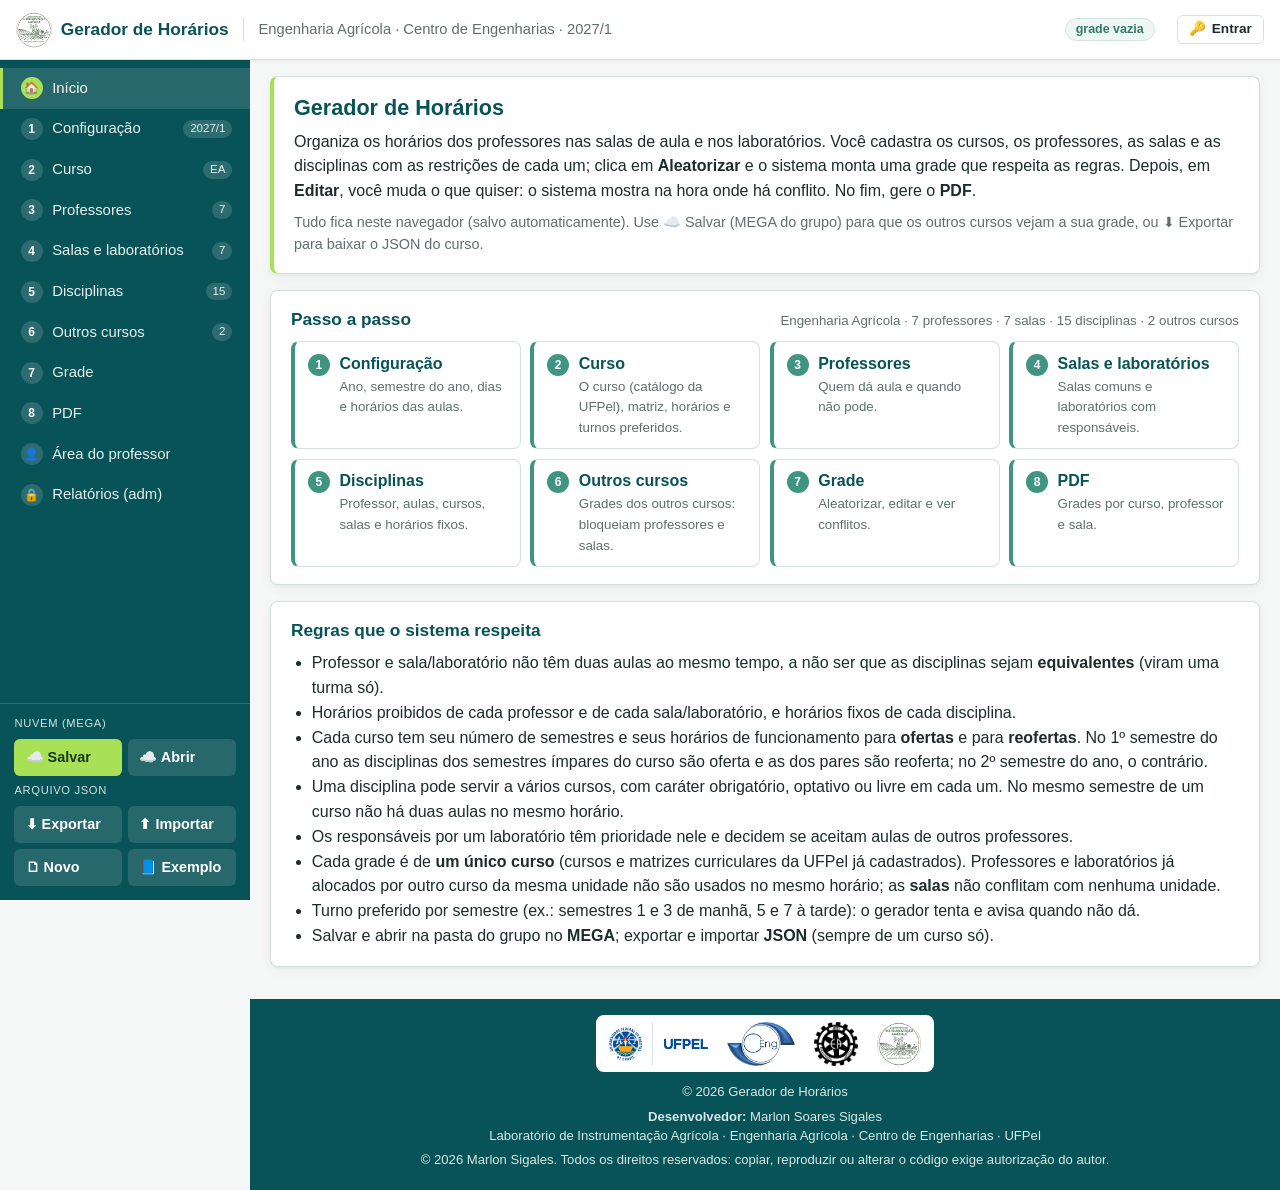
==== index.html @ bb7d0851 "Disciplina com 1 responsável e vários regentes: todos dão aula (gerador, conflitos, laboratórios, ou" ====
<!DOCTYPE html>
<!-- © 2026 Gerador de Horários — Marlon Sigales. Todos os direitos reservados; copiar, reproduzir ou alterar exige autorização do autor (ver LICENSE). -->
<html lang="pt-BR">
<head>
    <meta charset="UTF-8">
    <meta name="viewport" content="width=device-width, initial-scale=1.0">
    <title>Gerador de Horários</title>
    <meta name="description" content="Organiza os horários de professores em salas de aula e laboratórios: cadastro das restrições, geração aleatória, edição com conflitos destacados e PDF. Roda no navegador.">
    <link rel="icon" type="image/png" href="img/icone-instagri.png">
    <link rel="apple-touch-icon" href="img/icone-instagri-180.png">
    <link rel="stylesheet" href="css/style.css?v=20261117k">
</head>
<body>
    <header class="topbar">
        <button type="button" class="sidebar-toggle" aria-label="Abrir o menu" aria-expanded="false"></button>
        <a href="#inicio" class="topbar-marca" title="Início">
            <img src="img/logos/lia.png" alt="" height="36">
            <span>Gerador de Horários</span>
        </a>
        <span class="topbar-projeto" id="topbar-projeto">Engenharia Agrícola · CEng/UFPel</span>
        <a href="#grade" class="topbar-selo" id="topbar-selo" title="Situação da grade"></a>
        <button type="button" class="btn btn-secondary btn-sm" id="topbar-entrar" data-acao="entrar" style="margin-left:.5rem;white-space:nowrap">🔑 Entrar</button>
    </header>

    <div class="app-corpo">
        <aside class="sidebar" id="sidebar">
            <nav id="sidebar-nav" aria-label="Etapas"></nav>
            <div class="sidebar-arquivo">
                <span class="sidebar-arquivo-rotulo">Nuvem (MEGA)</span>
                <div class="sidebar-arquivo-linha">
                    <button type="button" class="sidebar-arquivo-btn" data-acao="mega-salvar" title="Salva uma versão nova deste curso na pasta do MEGA do grupo">☁️ Salvar</button>
                    <button type="button" class="sidebar-arquivo-btn secundario" data-acao="mega-abrir" title="Abre a grade de um curso salva no MEGA">☁️ Abrir</button>
                </div>
                <span class="sidebar-arquivo-rotulo">Arquivo JSON</span>
                <div class="sidebar-arquivo-linha">
                    <button type="button" class="sidebar-arquivo-btn secundario" data-acao="exportar-json" title="Baixa um .json só com este curso (cadastros e grade)">⬇ Exportar</button>
                    <button type="button" class="sidebar-arquivo-btn secundario" data-acao="importar-json" title="Abre um .json: como a grade deste curso ou como outro curso (bloqueios)">⬆ Importar</button>
                </div>
                <div class="sidebar-arquivo-linha">
                    <button type="button" class="sidebar-arquivo-btn secundario" data-acao="novo" title="Começa a grade de um curso do zero">🗋 Novo</button>
                    <button type="button" class="sidebar-arquivo-btn secundario" data-acao="exemplo" title="Carrega o exemplo pronto">📘 Exemplo</button>
                </div>
                <input type="file" id="arquivo-entrada" accept=".json,application/json" hidden>
            </div>
        </aside>
        <div class="sidebar-fundo" data-acao="fechar-menu"></div>

        <div class="app-conteudo">
            <main class="main-content" id="app" tabindex="-1">
                <div class="container">

                    <section class="pagina" id="p-inicio" data-titulo="Início">
                        <div class="card card-intro">
                            <h1>Gerador de Horários</h1>
                            <p>Organiza os horários dos professores nas salas de aula e nos laboratórios. Você cadastra os cursos, os
                                professores, as salas e as disciplinas com as restrições de cada um; clica em <b>Aleatorizar</b> e o
                                sistema monta uma grade que respeita as regras. Depois, em <b>Editar</b>, você muda o que quiser:
                                o sistema mostra na hora onde há conflito. No fim, gere o <b>PDF</b>.</p>
                            <p class="muted">Tudo fica neste navegador (salvo automaticamente). Use ☁️ Salvar (MEGA do grupo) para que os outros cursos vejam a sua grade, ou ⬇ Exportar para baixar o JSON do curso.</p>
                        </div>
                        <div class="card">
                            <div class="card-topo"><h2>Passo a passo</h2><small id="inicio-resumo"></small></div>
                            <ol class="passos" id="passos"></ol>
                        </div>
                        <div class="card">
                            <h2>Regras que o sistema respeita</h2>
                            <ul>
                                <li>Professor e sala/laboratório não têm duas aulas ao mesmo tempo, a não ser que as disciplinas sejam <b>equivalentes</b> (viram uma turma só).</li>
                                <li>Horários proibidos de cada professor e de cada sala/laboratório, e horários fixos de cada disciplina.</li>
                                <li>Cada curso tem seu número de semestres e seus horários de funcionamento para <b>ofertas</b> e para <b>reofertas</b>.
                                    No 1º semestre do ano as disciplinas dos semestres ímpares do curso são oferta e as dos pares são reoferta; no 2º semestre do ano, o contrário.</li>
                                <li>Uma disciplina pode servir a vários cursos, com caráter obrigatório, optativo ou livre em cada um. No mesmo semestre de um curso não há duas aulas no mesmo horário.</li>
                                <li>Os responsáveis por um laboratório têm prioridade nele e decidem se aceitam aulas de outros professores.</li>
                                <li>Cada grade é de <b>um único curso</b> (cursos e matrizes curriculares da UFPel já cadastrados). Professores e laboratórios já alocados por outro curso
                                    da mesma unidade não são usados no mesmo horário; as <b>salas</b> não conflitam com nenhuma unidade.</li>
                                <li>Turno preferido por semestre (ex.: semestres 1 e 3 de manhã, 5 e 7 à tarde): o gerador tenta e avisa quando não dá.</li>
                                <li>Salvar e abrir na pasta do grupo no <b>MEGA</b>; exportar e importar <b>JSON</b> (sempre de um curso só).</li>
                            </ul>
                        </div>
                    </section>

                    <section class="pagina" id="p-config" data-titulo="Configuração" hidden>
                        <div class="card">
                            <h2>Período, dias e horários</h2>
                            <div class="campos">
                                <label class="campo"><span>Título da grade</span><input type="text" id="cfg-titulo"></label>
                                <label class="campo"><span>Ano</span><input type="number" id="cfg-ano" min="2000" max="2100"></label>
                                <label class="campo"><span>Semestre do ano (período letivo)</span>
                                    <select id="cfg-metade"><option value="1">1º semestre do ano: semestres ímpares do curso = oferta, pares = reoferta</option><option value="2">2º semestre do ano: semestres pares do curso = oferta, ímpares = reoferta</option></select>
                                </label>
                            </div>
                            <fieldset><legend>Dias de aula</legend><div class="checks" id="cfg-dias"></div></fieldset>
                            <fieldset><legend>Horários das aulas (um por linha, início-fim)</legend>
                                <textarea id="cfg-horarios" rows="10" spellcheck="false"></textarea>
                                <small>Exemplo: 08:00-08:50. Aulas do mesmo turno com até 20 min de intervalo contam como seguidas (podem formar um bloco). O turno vem do início: manhã antes das 12h, tarde antes das 18h30, noite depois.</small>
                                <p class="muted" style="margin-top:.4rem"><b>Código do horário</b> (padrão UFPel): dia + turno + período no turno. Dia: domingo 1, segunda 2, terça 3, quarta 4, quinta 5, sexta 6, sábado 7.
                                    Turno: manhã 1, tarde 2, noite 3. Ex.: 611 = sexta, manhã, 1º período; 222 = segunda, tarde, 2º período; sexta à tarde, quatro períodos = 621 622 623 624.</p>
                                <div id="cfg-codigos" class="tabela-wrap"></div>
                                <div class="barra" style="margin-top:.5rem"><button type="button" class="btn btn-secondary btn-sm" data-acao="horarios-padrao">Usar horários do CEng/UFPel (50 min)</button></div>
                            </fieldset>
                            <div class="barra"><button type="button" class="btn btn-primary" data-acao="salvar-config">Salvar configuração</button><small class="muted">Mudar dias ou horários mantém o que já foi marcado nos horários que continuam existindo.</small></div>
                        </div>
                        <div class="card" id="card-calendario">
                            <div class="card-topo"><h2>Calendário acadêmico vigente</h2><small id="cal-resumo"></small></div>
                            <p class="muted">Feriados, recessos e pontos facultativos vêm sempre do link do calendário acadêmico vigente da UFPel (CRA). Eles entram no fim do PDF,
                                com os dias letivos e as disciplinas mais prejudicadas pela grade.</p>
                            <div class="campos"><label class="campo" style="grid-column: 1 / -1"><span>Link do calendário acadêmico vigente</span><input type="text" id="cal-url" spellcheck="false"></label></div>
                            <div class="barra">
                                <button type="button" class="btn btn-primary btn-sm" data-acao="cal-buscar">🔎 Buscar no link</button>
                                <a class="btn btn-secondary btn-sm" id="cal-abrir" href="#" target="_blank" rel="noopener">↗ Abrir o link</a>
                                <button type="button" class="btn btn-secondary btn-sm" data-acao="cal-2027">Usar o de 2027 já embutido</button>
                            </div>
                            <details id="cal-colar"><summary style="cursor:pointer;font-weight:600;color:var(--teal)">Se o navegador não deixar ler o link: copie a página e cole aqui</summary>
                                <p class="muted">Abra o link, selecione tudo (Ctrl+A), copie (Ctrl+C) e cole abaixo (Ctrl+V). O app acha as datas e classifica cada uma.</p>
                                <textarea id="cal-texto" rows="6" placeholder="Cole aqui o texto da página do calendário acadêmico"></textarea>
                                <div class="barra" style="margin-top:.4rem"><button type="button" class="btn btn-primary btn-sm" data-acao="cal-ler-texto">Ler o texto colado</button></div>
                            </details>
                            <div class="campos" style="margin-top:.6rem">
                                <label class="campo"><span>1º semestre do ano: início</span><input type="text" id="cal-s1-ini" placeholder="AAAA-MM-DD"></label>
                                <label class="campo"><span>1º semestre do ano: último dia letivo</span><input type="text" id="cal-s1-fim" placeholder="AAAA-MM-DD"></label>
                                <label class="campo"><span>2º semestre do ano: início</span><input type="text" id="cal-s2-ini" placeholder="AAAA-MM-DD"></label>
                                <label class="campo"><span>2º semestre do ano: último dia letivo</span><input type="text" id="cal-s2-fim" placeholder="AAAA-MM-DD"></label>
                            </div>
                            <div class="barra"><button type="button" class="btn btn-secondary btn-sm" data-acao="cal-salvar-datas">Salvar datas do semestre</button></div>
                            <div class="tabela-wrap" id="cal-eventos"></div>
                        </div>
                        <div class="card">
                            <div class="card-topo"><h2>Eventos do curso (semana acadêmica etc.)</h2><div class="barra" style="margin:0">
                                <button type="button" class="btn btn-secondary btn-sm" data-acao="evc-mais">+ Evento</button><button type="button" class="btn btn-primary btn-sm" data-acao="evc-salvar">Salvar</button></div></div>
                            <p class="muted">Datas do curso que não estão no calendário da UFPel. "Sem aula" tira as aulas do curso nesses dias: entram nos dias letivos do PDF e no cronograma dos planos de ensino.
                                Só o curso (coordenação) altera. Ausências de cada professor (congressos, ausências justificadas) ficam na Área do professor.</p>
                            <div id="cal-eventos-curso"></div>
                        </div>
                    </section>

                                    <section class="pagina" id="p-cursos" data-titulo="Curso" hidden>
                        <div class="card">
                            <div class="card-topo"><h2>Curso desta grade</h2></div>
                            <p class="muted">Cada grade é de um único curso. Os outros cursos fazem as grades deles e salvam no MEGA (ou exportam o JSON):
                                os professores e salas que eles já usam ficam bloqueados aqui (página “Outros cursos”).</p>
                            <div id="curso-pagina"></div>
                        </div>
                        <div class="card">
                            <div class="card-topo"><h2>Unidade</h2></div>
                            <p class="muted">Dados da unidade (salas, laboratórios, professores, cursos e calendário — nada individual) para dividir entre os cursos.
                                Importar junta o que falta pelo nome (não apaga nada).</p>
                            <div class="barra">
                                <button type="button" class="btn btn-secondary btn-sm" data-acao="unidade-exportar">⬇ Exportar unidade (JSON)</button>
                                <button type="button" class="btn btn-secondary btn-sm" data-acao="unidade-importar">⬆ Importar unidade (JSON)</button>
                                <button type="button" class="btn btn-primary btn-sm" data-acao="unidade-mega-salvar">☁️ Salvar unidade no MEGA</button>
                                <button type="button" class="btn btn-secondary btn-sm" data-acao="unidade-mega-abrir">☁️ Trazer unidade do MEGA</button>
                            </div>
                        </div>
                    </section>

                    <section class="pagina" id="p-outros" data-titulo="Outros cursos" hidden>
                        <div class="card">
                            <div class="card-topo"><h2>Outros cursos (bloqueios)</h2>
                                <div class="barra" style="margin:0"><button type="button" class="btn btn-primary btn-sm" data-acao="mega-outros">☁️ Buscar no MEGA</button>
                                <button type="button" class="btn btn-secondary btn-sm" data-acao="importar-json-outro">⬆ Importar JSON de outro curso</button></div></div>
                            <ul>
                                <li>Professores e laboratórios já alocados por outro curso <b>da mesma unidade</b> não podem ser usados no mesmo horário.</li>
                                <li>As <b>salas</b> não podem conflitar com nenhum curso, de nenhuma unidade (cada unidade é autônoma para o resto).</li>
                                <li>A mesma disciplina (mesmo código), com o mesmo professor e na mesma sala, vira <b>turma conjunta</b>: é permitido, e o gerador prefere juntar.</li>
                                <li>Professores e salas são reconhecidos pelo <b>nome</b> (sem diferença de maiúsculas e acentos): use o mesmo nome em todos os cursos.</li>
                            </ul>
                            <div class="tabela-wrap" id="lista-outros"></div>
                        </div>
                    </section>

                    <section class="pagina" id="p-professores" data-titulo="Professores" hidden>
                        <div class="card">
                            <div class="card-topo"><h2>Professores</h2><button type="button" class="btn btn-primary btn-sm" data-acao="novo-item" data-tipo="professor">+ Novo professor</button></div>
                            <p class="muted">Marque os horários em que cada professor não pode dar aula.</p>
                            <div class="tabela-wrap" id="lista-professor"></div>
                        </div>
                    </section>

                    <section class="pagina" id="p-salas" data-titulo="Salas e laboratórios" hidden>
                        <div class="card">
                            <div class="card-topo"><h2>Salas e laboratórios</h2><button type="button" class="btn btn-primary btn-sm" data-acao="novo-item" data-tipo="sala">+ Nova sala ou laboratório</button></div>
                            <p class="muted">Os responsáveis por um laboratório têm prioridade nele e decidem se aceitam aulas de outros professores.</p>
                            <div class="tabela-wrap" id="lista-sala"></div>
                        </div>
                    </section>

                    <section class="pagina" id="p-disciplinas" data-titulo="Disciplinas" hidden>
                        <div class="card">
                            <div class="card-topo"><h2>Disciplinas (cadeiras)</h2><button type="button" class="btn btn-primary btn-sm" data-acao="novo-item" data-tipo="disciplina">+ Nova disciplina</button></div>
                            <p class="muted">Cada disciplina tem um professor responsável e pode servir a vários cursos (obrigatória, optativa ou livre em cada um).</p>
                            <div class="campos" style="max-width:640px"><label class="campo"><span>Filtrar</span><input type="text" id="filtro-disc" placeholder="código, nome, professor ou curso"></label></div>
                            <div class="tabela-wrap" id="lista-disciplina"></div>
                        </div>
                    </section>

                    <section class="pagina" id="p-grade" data-titulo="Grade" hidden>
                        <div class="card">
                            <div class="card-topo"><h2>Grade horária</h2><div class="resumo" id="grade-resumo"></div></div>
                            <div class="barra">
                                <button type="button" class="btn btn-primary" data-acao="aleatorizar" title="Sorteia só as aulas que não estão fixadas 🔒 (só o curso)">🎲 Aleatorizar</button>
                                <button type="button" class="btn btn-secondary" data-acao="editar" id="btn-editar" title="Mudar o que foi gerado">✏️ Editar</button>
                                <button type="button" class="btn btn-secondary" data-acao="desfazer" id="btn-desfazer" title="Desfaz a última mudança na grade">↶ Desfazer</button>
                                <button type="button" class="btn btn-secondary" data-acao="destravar-tudo" title="Solta todas as aulas fixadas (o Aleatorizar volta a poder mexer nelas)">🔓 Soltar todas</button>
                                <button type="button" class="btn btn-perigo" data-acao="limpar-grade">Limpar grade</button>
                            </div>
                            <div id="painel-edicao"></div>
                            <div class="visao">
                                <div class="abas" role="tablist" id="visao-abas">
                                    <button type="button" data-visao="curso">Curso e semestre</button>
                                    <button type="button" data-visao="professor">Professor</button>
                                    <button type="button" data-visao="sala">Sala ou laboratório</button>
                                    <button type="button" data-visao="relacao" title="Relação de disciplinas e professores com os códigos de horário (sem grade)">Relação (códigos)</button>
                                </div>
                                <label class="campo"><span id="visao-rotulo">Curso</span><select id="visao-item"></select></label>
                                <label class="campo" id="visao-sem-campo"><span>Semestre</span><select id="visao-semestre"></select></label>
                            </div>
                            <div class="grade-wrap" id="grade-wrap"></div>
                            <div class="legenda" id="legenda"></div>
                        </div>
                        <div class="duas-colunas">
                            <div class="card">
                                <div class="card-topo"><h2>Conflitos</h2><small id="conflitos-conta"></small></div>
                                <ul class="lista-conflitos" id="lista-conflitos"></ul>
                            </div>
                            <div class="card">
                                <div class="card-topo"><h2>Aulas sem lugar</h2><small id="faltam-conta"></small></div>
                                <div id="lista-faltam"></div>
                            </div>
                        </div>
                    </section>

                    <section class="pagina" id="p-professor" data-titulo="Área do professor" hidden>
                        <div id="professor-conteudo"></div>
                    </section>

                    <section class="pagina" id="p-relatorios" data-titulo="Relatórios internos" hidden>
                        <div id="relatorios-conteudo"></div>
                    </section>

                    <section class="pagina" id="p-pdf" data-titulo="PDF" hidden>
                        <div class="card">
                            <h2>Gerar PDF</h2>
                            <p>O PDF sai em A4 deitado, com uma página por grade e os logos no topo. Escolha o que entra:</p>
                            <fieldset><legend>Conteúdo</legend>
                                <div class="checks" style="flex-direction:column">
                                    <label><input type="checkbox" id="pdf-capa" checked> Capa com o resumo (período, cursos, ofertas e reofertas)</label>
                                    <label><input type="checkbox" id="pdf-curso" checked> Grade de cada curso e semestre (ofertas e reofertas)</label>
                                    <label><input type="checkbox" id="pdf-professor" checked> Grade de cada professor</label>
                                    <label><input type="checkbox" id="pdf-sala" checked> Grade de cada sala e laboratório</label>
                                    <label><input type="checkbox" id="pdf-relacao" checked> Relação de disciplinas e professores por curso e semestre, com os códigos de horário (ex.: 621 622 623 624), sem grade</label>
                                    <label><input type="checkbox" id="pdf-disciplinas" checked> Lista das disciplinas (professor responsável, cursos, salas)</label>
                                    <label><input type="checkbox" id="pdf-conflitos" checked> Conflitos e aulas sem lugar</label>
                                    <label><input type="checkbox" id="pdf-calendario" checked> No fim: calendário acadêmico vigente — feriados, dias letivos e disciplinas mais prejudicadas</label>
                                    <label><input type="checkbox" id="pdf-vazios"> Incluir semestres, professores e salas sem aula</label>
                                </div>
                            </fieldset>
                            <div class="barra"><button type="button" class="btn btn-primary" data-acao="gerar-pdf">📄 Gerar PDF</button><small class="muted" id="pdf-info"></small></div>
                        </div>
                    </section>

                </div>
            </main>

            <footer class="footer">
                <div class="container">
                    <div class="footer-logos">
                        <img src="img/logos/ufpel.png" alt="Universidade Federal de Pelotas" height="64">
                        <img src="img/logos/ceng.png" alt="Centro de Engenharias - UFPel" height="64">
                        <img src="img/logos/ea.png" alt="Engenharia Agrícola - UFPel" height="64">
                        <img src="img/logos/lia.png" alt="Laboratório de Instrumentação Agrícola - UFPel" height="64">
                    </div>
                    <p>&copy; 2026 Gerador de Horários</p>
                    <p class="footer-credits"><strong>Desenvolvedor:</strong> Marlon Soares Sigales<br>
                        Laboratório de Instrumentação Agrícola · Engenharia Agrícola · Centro de Engenharias · UFPel</p>
                    <p class="footer-credits">© 2026 Marlon Sigales. Todos os direitos reservados: copiar, reproduzir ou alterar o código exige autorização do autor.</p>
                </div>
            </footer>
        </div>
    </div>

    <dialog class="janela" id="janela"></dialog>
    <div class="aviso-flutuante" id="aviso" role="status" aria-live="polite"></div>

    <script src="js/nucleo.js?v=20261117k"></script>
    <script src="js/matrizes.js?v=20261117k"></script>
    <script src="js/exemplo.js?v=20261117k"></script>
    <script src="js/nuvem.js?v=20261117k"></script>
    <script src="js/planos.js?v=20261117k"></script>
    <script src="js/logos.js?v=20261117k"></script>
    <script src="js/vendor/jspdf.umd.min.js"></script>
    <script src="js/vendor/jspdf.plugin.autotable.min.js"></script>
    <script src="js/vendor/docx.umd.js"></script>
    <script src="js/docx-docs.js?v=20261117k"></script>
    <script src="js/pdf.js?v=20261117k"></script>
    <script src="js/app.js?v=20261117k"></script>
</body>
</html>
---- css/style.css ----
/* © 2026 Gerador de Horários — Marlon Sigales. Todos os direitos reservados; copiar, reproduzir ou alterar exige autorização do autor (ver LICENSE).
   Mesma identidade visual dos outros apps do autor (QFD, Projeto Conceitual, Gestão de Projetos, Central de Aplicativos). */

* { margin: 0; padding: 0; box-sizing: border-box; }

:root {
  --teal: #085357;
  --teal-claro: #1b6064;
  --verde: #409580;
  --verde-escuro: #337a68;
  --limao: #a8e156;
  --verde-claro: #eef7f4;
  --fundo: #f4f7f6;
  --borda: #d5e0dd;
  --texto: #1d2b2b;
  --suave: #5f6f6d;
  --perigo: #b3261e;
  --amarelo: #d4a017;
  --sidebar: 250px;
  --topbar: 60px;
}

html { scroll-padding-top: calc(var(--topbar) + 10px); scroll-behavior: smooth; }
body { font-family: 'Segoe UI', Roboto, Tahoma, Arial, sans-serif; line-height: 1.55; color: var(--texto); background: var(--fundo); overflow-x: clip; }
a { color: var(--verde-escuro); }
img { max-width: 100%; }
h1, h2, h3, h4 { color: var(--teal); line-height: 1.25; }
h1 { font-size: 1.35rem; margin-bottom: 0.5rem; }
h2 { font-size: 1.08rem; margin-bottom: 0.6rem; }
h3 { font-size: 0.98rem; margin: 0.9rem 0 0.4rem; color: var(--verde-escuro); }
ul, ol { padding-left: 1.3rem; }
small { color: var(--suave); }
p + p { margin-top: 0.45rem; }
.muted { color: var(--suave); font-size: 0.9rem; }

/* ---------------- topo ---------------- */
.topbar { position: sticky; top: 0; z-index: 50; height: var(--topbar); display: flex; align-items: center; gap: 0.9rem; padding: 0 1rem;
  background: #fff; border-bottom: 1px solid var(--borda); box-shadow: 0 1px 4px rgba(0,0,0,.05); }
.topbar-marca { display: flex; align-items: center; gap: 0.55rem; text-decoration: none; color: var(--teal); font-weight: 700; font-size: 1.08rem; white-space: nowrap; }
.topbar-marca img { height: 36px; width: auto; }
.topbar-projeto { min-width: 0; flex: 1 1 auto; color: var(--suave); font-size: 0.92rem; overflow: hidden; text-overflow: ellipsis; white-space: nowrap; padding-left: 0.9rem; border-left: 1px solid var(--borda); }
.topbar-selo { font-size: 0.78rem; font-weight: 600; color: var(--verde-escuro); background: var(--verde-claro); border: 1px solid #cfe5dd; border-radius: 12px; padding: 1px 10px; white-space: nowrap; text-decoration: none; }
.sidebar-toggle { display: none; border: 0; background: none; cursor: pointer; color: var(--teal); padding: 0.3rem 0.45rem; border-radius: 6px; }
.sidebar-toggle::before { content: "☰"; font-size: 1.45rem; line-height: 1; }
.sidebar-toggle:hover { background: var(--verde-claro); }

/* ---------------- corpo: menu lateral + conteúdo ---------------- */
.app-corpo { display: flex; align-items: flex-start; min-height: calc(100vh - var(--topbar)); }
.app-conteudo { flex: 1 1 auto; min-width: 0; display: flex; flex-direction: column; min-height: calc(100vh - var(--topbar)); }
.main-content { flex: 1 0 auto; padding: 1rem 0; outline: none; }
.container { max-width: 1400px; margin: 0 auto; padding: 0 20px; }

.sidebar { flex: 0 0 var(--sidebar); width: var(--sidebar); background: var(--teal); color: #fff; display: flex; flex-direction: column;
  position: sticky; top: var(--topbar); height: calc(100vh - var(--topbar)); height: calc(100dvh - var(--topbar)); overflow: hidden; z-index: 40; }
.sidebar nav { flex: 1 1 auto; min-height: 0; overflow-y: auto; padding: 0.5rem 0; }
.sidebar-grupo { display: block; margin: 0.7rem 1.1rem 0.2rem; font-size: 0.7rem; letter-spacing: .08em; text-transform: uppercase; color: #9fc6bf; }
.sidebar-link { display: flex; align-items: center; gap: 0.6rem; padding: 0.55rem 1.1rem; color: #e6f1ef; text-decoration: none; font-size: 0.93rem; border-left: 3px solid transparent; }
.sidebar-link:hover { background: rgba(255,255,255,.07); color: #fff; border-left-color: var(--limao); }
.sidebar-num { flex: 0 0 22px; width: 22px; min-width: 22px; height: 22px; aspect-ratio: 1 / 1; border-radius: 50%; display: inline-flex; align-items: center; justify-content: center;
  font-size: 0.75rem; font-weight: 700; line-height: 1; background: rgba(255,255,255,.15); color: #fff; }
.sidebar-arquivo { flex: none; padding: 0.7rem 0.9rem 0.9rem; border-top: 1px solid rgba(255,255,255,.15); display: flex; flex-direction: column; gap: 0.4rem; }
.sidebar-arquivo-rotulo { color: #cfe4df; font-size: 0.7rem; text-transform: uppercase; letter-spacing: .06em; }
.sidebar-nivel { display: flex; flex-direction: column; gap: 0.2rem; font-size: 0.85rem; color: #e6f1ef; }
.sidebar-nivel span { font-size: 0.78rem; color: #cfe4df; }
.sidebar-arquivo-btn { font: inherit; font-size: 0.9rem; font-weight: 700; text-align: left; cursor: pointer; border: 0; border-radius: 6px; padding: 0.45rem 0.7rem; background: var(--limao); color: #16361f; text-decoration: none; }
.sidebar-arquivo-btn:hover { filter: brightness(1.05); }
.sidebar-fundo { display: none; }

/* ---------------- cartões e botões ---------------- */
.card { background: #fff; border: 1px solid var(--borda); border-radius: 8px; box-shadow: 0 1px 3px rgba(0,0,0,.05), 0 4px 14px rgba(0,0,0,.035);
  padding: 1.1rem 1.25rem; margin-bottom: 1rem; min-width: 0; }
.card-topo { display: flex; align-items: baseline; justify-content: space-between; gap: 0.3rem 0.8rem; flex-wrap: wrap; margin-bottom: 0.6rem; }
.card-topo h2, .card-topo h3 { margin: 0; }
.card-intro { border-left: 4px solid var(--limao); }
.btn { display: inline-flex; align-items: center; justify-content: center; gap: 0.35rem; font: inherit; font-size: 0.92rem; font-weight: 600; line-height: 1.25; cursor: pointer; text-decoration: none;
  border-radius: 6px; padding: 0.5rem 0.95rem; border: 1px solid transparent; max-width: 100%; transition: background .15s, border-color .15s; }
.btn-secondary { background: #fff; color: var(--texto); border-color: var(--borda); }
.btn-secondary:hover { border-color: var(--verde); color: var(--teal); }
.btn-sm { padding: 0.32rem 0.7rem; font-size: 0.85rem; }


/* ---------------- rodapé e aviso ---------------- */
.footer { background: var(--teal); color: #d8e9e5; padding: 1rem 0; font-size: 0.82rem; text-align: center; margin-top: auto; }
.footer p { margin: 0.25rem 0; }
.footer a { color: var(--limao); overflow-wrap: anywhere; }
.footer-logos { display: inline-flex; gap: 1.2rem; flex-wrap: wrap; justify-content: center; background: #fff; border-radius: 8px; padding: 0.4rem 0.8rem; margin-bottom: 0.4rem; max-width: 100%; }
.footer-logos img { height: 44px; width: auto; }
.footer-credits { line-height: 1.5; }
.aviso-flutuante { position: fixed; left: 50%; bottom: 1.2rem; transform: translate(-50%, 30px); z-index: 100; max-width: min(92vw, 560px); background: var(--teal); color: #fff;
  padding: 0.65rem 1rem; border-radius: 8px; box-shadow: 0 6px 20px rgba(0,0,0,.2); font-size: 0.9rem; transition: transform .25s, opacity .25s; pointer-events: none; opacity: 0; visibility: hidden; text-align: center; }
.aviso-flutuante.visivel { transform: translate(-50%, 0); opacity: 1; visibility: visible; }
.aviso-flutuante small { color: var(--limao); }

/* ---------------- telas menores ---------------- */
@media (max-width: 900px) {
  .sidebar-toggle { display: inline-block; }
  .sidebar { position: fixed; left: 0; top: var(--topbar); transform: translateX(-105%); transition: transform .2s; box-shadow: 4px 0 20px rgba(0,0,0,.2); }
  body.sidebar-aberta .sidebar { transform: none; }
  body.sidebar-aberta .sidebar-fundo { display: block; position: fixed; inset: var(--topbar) 0 0 0; background: rgba(0,0,0,.3); z-index: 35; }
  .container { padding: 0 14px; }
  .card { padding: 0.9rem; }
  .topbar-projeto { display: none; }
  .topbar-marca { flex: 1 1 auto; min-width: 0; }
}
@media (max-width: 600px) {
  .topbar-marca span { overflow: hidden; text-overflow: ellipsis; }
}
@media (prefers-reduced-motion: reduce) { html { scroll-behavior: auto; } * { transition: none !important; } }

/* ================================================================ GERADOR DE HORÁRIOS */
.pagina[hidden] { display: none; }
.sidebar-link.ativo { background: rgba(255,255,255,.12); color: #fff; border-left-color: var(--limao); }
.sidebar-link.ativo .sidebar-num { background: var(--limao); color: var(--teal); }
.sidebar-conta { margin-left: auto; font-size: .72rem; background: rgba(255,255,255,.15); border-radius: 10px; padding: 0 7px; }
.sidebar-conta.ruim { background: #e46b5f; color: #fff; }
.sidebar-arquivo-btn.secundario { background: rgba(255,255,255,.12); color: #fff; font-weight: 600; }
.sidebar-arquivo-linha { display: flex; gap: .4rem; } .sidebar-arquivo-linha > * { flex: 1 1 0; }
.barra { display: flex; flex-wrap: wrap; gap: .5rem; align-items: center; margin: .2rem 0 .8rem; }
.btn-perigo { background: #fff; color: var(--perigo); border-color: #e9b9b5; }
.btn-perigo:hover { background: #fdf0ef; }
.btn.ativo { background: var(--teal); color: #fff; border-color: var(--teal); }
.btn:disabled { opacity: .45; cursor: not-allowed; }
.passos { counter-reset: p; list-style: none; padding: 0; display: grid; grid-template-columns: repeat(auto-fit, minmax(220px, 1fr)); gap: .6rem; }
.passos li a { display: flex; gap: .6rem; align-items: flex-start; text-decoration: none; color: var(--texto); border: 1px solid var(--borda); border-left: 4px solid var(--verde); border-radius: 8px; padding: .6rem .8rem; background: #fff; height: 100%; }
.passos li a:hover { border-color: var(--verde); }
.passos b { color: var(--teal); display: block; }
.passos small { display: block; }
.passos .sidebar-num { background: var(--verde); margin-top: 2px; }
.resumo { display: flex; flex-wrap: wrap; gap: .5rem; }
.selo { display: inline-flex; gap: .3rem; align-items: baseline; font-size: .85rem; border: 1px solid var(--borda); background: var(--fundo); border-radius: 14px; padding: .15rem .7rem; }
.selo b { color: var(--teal); }
.selo.erro { background: #fdecea; border-color: #f0b8b2; } .selo.erro b { color: var(--perigo); }
.selo.aviso { background: #fdf6e0; border-color: #ecd9a0; } .selo.aviso b { color: #7a5a00; }
.selo.ok { background: #eef7e3; border-color: #cbe5a2; } .selo.ok b { color: #3d6b12; }

/* tabelas de cadastro */
.tabela-wrap { overflow-x: auto; }
table.lista { width: 100%; border-collapse: collapse; font-size: .9rem; }
table.lista th { text-align: left; color: var(--suave); font-weight: 600; font-size: .78rem; text-transform: uppercase; letter-spacing: .03em; border-bottom: 2px solid var(--borda); padding: .4rem .5rem; }
table.lista td { border-bottom: 1px solid var(--borda); padding: .45rem .5rem; vertical-align: top; }
table.lista tr:hover td { background: #fafcfb; }
table.lista td.acoes { white-space: nowrap; text-align: right; }
.vazio { color: var(--suave); font-style: italic; padding: .6rem 0; }
.etiqueta { font-size: 0.75rem; color: var(--suave); background: var(--fundo); border: 1px solid var(--borda); border-radius: 10px; padding: 0 8px; white-space: nowrap; display: inline-block; margin: 1px 2px 1px 0; }
.etiqueta.lab { color: var(--teal); background: var(--verde-claro); border-color: #cfe5dd; }
.etiqueta.oferta { color: #3d6b12; background: #eef7e3; border-color: #cbe5a2; }
.etiqueta.reoferta { color: #6a4b00; background: #fdf6e0; border-color: #ecd9a0; }

/* formulários (janela) */
dialog.janela { border: 0; border-radius: 10px; padding: 0; width: min(860px, 96vw); max-height: 92vh; box-shadow: 0 12px 50px rgba(0,0,0,.3); color: var(--texto); }
dialog.janela::backdrop { background: rgba(8,40,42,.45); }
.janela-topo { position: sticky; top: 0; z-index: 2; background: var(--teal); color: #fff; padding: .7rem 1.1rem; display: flex; justify-content: space-between; align-items: center; }
.janela-topo h2 { color: #fff; margin: 0; font-size: 1.05rem; }
.janela-topo button { background: none; border: 0; color: #fff; font-size: 1.4rem; cursor: pointer; line-height: 1; }
.janela-corpo { padding: 1rem 1.1rem; }
.janela-rodape { position: sticky; bottom: 0; background: #fff; border-top: 1px solid var(--borda); padding: .7rem 1.1rem; display: flex; gap: .5rem; justify-content: flex-end; flex-wrap: wrap; }
.campos { display: grid; grid-template-columns: repeat(auto-fit, minmax(200px, 1fr)); gap: .7rem .9rem; margin-bottom: .8rem; }
.campo { display: flex; flex-direction: column; gap: .2rem; min-width: 0; }
.campo > span { font-size: .8rem; font-weight: 600; color: var(--teal); }
.campo small { font-size: .76rem; }
input[type=text], input[type=number], input[type=email], select, textarea { font: inherit; font-size: .92rem; border: 1px solid var(--borda); border-radius: 6px; padding: .4rem .55rem; background: #fff; color: var(--texto); width: 100%; min-width: 0; }
input:focus, select:focus, textarea:focus { outline: 2px solid rgba(64,149,128,.35); border-color: var(--verde); }
textarea { resize: vertical; font-family: ui-monospace, Consolas, monospace; font-size: .86rem; }
fieldset { border: 1px solid var(--borda); border-radius: 8px; padding: .6rem .8rem .8rem; margin-bottom: .8rem; min-width: 0; }
legend { font-size: .85rem; font-weight: 700; color: var(--teal); padding: 0 .3rem; }
.checks { display: flex; flex-wrap: wrap; gap: .3rem .9rem; }
.checks label { display: inline-flex; align-items: center; gap: .3rem; font-size: .9rem; }
.linha-oferta { display: grid; grid-template-columns: minmax(0, 2fr) 90px minmax(0, 1fr) auto auto; gap: .4rem; align-items: center; margin-bottom: .35rem; }
.linha-oferta .etiqueta { justify-self: start; }

/* seletor de horários (marcar células) */
.seletor-wrap { overflow-x: auto; }
table.seletor { border-collapse: collapse; font-size: .76rem; user-select: none; }
table.seletor th { font-weight: 600; color: var(--suave); padding: 2px 4px; white-space: nowrap; cursor: pointer; }
table.seletor th:hover { color: var(--teal); }
table.seletor td { width: 46px; height: 20px; border: 1px solid #dfe8e6; background: #fff; cursor: pointer; }
table.seletor td.on { background: var(--marca, var(--verde)); }
table.seletor tr.quebra td, table.seletor tr.quebra th { border-top: 3px solid #c9d6d3; }
.seletor-barra { display: flex; flex-wrap: wrap; gap: .3rem; margin: .4rem 0; }
.seletor-barra .btn { padding: .2rem .55rem; font-size: .78rem; }
.seletor-vermelho { --marca: #e46b5f; }

/* grade horária */
.visao { display: flex; flex-wrap: wrap; gap: .5rem; align-items: end; margin-bottom: .7rem; }
.visao .campo { min-width: 170px; flex: 1 1 200px; max-width: 360px; }
.abas { display: inline-flex; border: 1px solid var(--borda); border-radius: 8px; overflow: hidden; }
.abas button { font: inherit; font-size: .88rem; border: 0; background: #fff; padding: .45rem .8rem; cursor: pointer; color: var(--texto); border-left: 1px solid var(--borda); }
.abas button:first-child { border-left: 0; }
.abas button.ativo { background: var(--teal); color: #fff; }
.grade-wrap { overflow-x: auto; border: 1px solid var(--borda); border-radius: 8px; background: #fff; }
table.grade { border-collapse: separate; border-spacing: 0; width: 100%; min-width: 760px; table-layout: fixed; font-size: .8rem; }
table.grade th { position: sticky; top: 0; background: var(--verde-claro); color: var(--teal); font-weight: 700; padding: .4rem; border-bottom: 1px solid var(--borda); z-index: 1; }
table.grade th.hora, table.grade td.hora { width: 92px; }
table.grade td.hora { color: var(--suave); font-size: .76rem; white-space: nowrap; text-align: center; background: #fafcfb; border-right: 1px solid var(--borda); }
table.grade td { border-bottom: 1px solid #edf2f1; border-left: 1px solid #edf2f1; padding: 2px; vertical-align: top; height: 34px; }
table.grade tr.quebra td { border-top: 4px solid #dbe5e3; }
table.grade td.fechado { background: repeating-linear-gradient(45deg, #f6f8f8, #f6f8f8 6px, #eef2f1 6px, #eef2f1 12px); }
.aula { border-radius: 5px; padding: 2px 5px; margin-bottom: 2px; background: var(--verde-claro); border: 1px solid #b9dccf; border-left: 4px solid var(--verde); line-height: 1.25; overflow: hidden; cursor: default; }
.aula b { color: var(--teal); font-size: .76rem; }
.aula .nome { display: block; white-space: nowrap; overflow: hidden; text-overflow: ellipsis; }
.aula small { display: block; white-space: nowrap; overflow: hidden; text-overflow: ellipsis; font-size: .7rem; }
.aula.reoferta { background: #fffaf0; border-color: #ecd9a0; border-left-color: var(--amarelo); }
.aula.optativa { border-left-style: dashed; }
.aula.conflito-aviso { box-shadow: 0 0 0 2px #e8c35a; }
.aula.conflito-erro { background: #fdecea; border-color: #f0b8b2; border-left-color: var(--perigo); box-shadow: 0 0 0 2px rgba(179,38,30,.55); }
.aula .alerta { float: right; color: var(--perigo); font-weight: 700; }
.aula.conflito-aviso .alerta { color: #9a6c00; }
.editando .aula { cursor: grab; }
.editando .aula:hover { filter: brightness(.97); outline: 1px solid var(--verde); }
.aula.selecionada { outline: 3px solid var(--teal) !important; }
.aula.piscar { animation: piscar 0.6s ease-in-out 3; }
@keyframes piscar { 50% { transform: scale(1.04); box-shadow: 0 0 0 4px rgba(179,38,30,.6); } }
td.alvo-ok { background: #e7f6d9 !important; cursor: pointer; }
td.alvo-aviso { background: #fdf3d3 !important; cursor: pointer; }
td.alvo-erro { background: #fbdcd8 !important; cursor: pointer; }
td.alvo-ok:hover, td.alvo-aviso:hover, td.alvo-erro:hover { outline: 2px solid var(--teal); outline-offset: -2px; }
td.alvo-invalido { cursor: not-allowed; }
.legenda { display: flex; flex-wrap: wrap; gap: .4rem 1rem; font-size: .78rem; color: var(--suave); margin-top: .5rem; }
.legenda i { display: inline-block; width: 14px; height: 12px; border-radius: 3px; vertical-align: middle; margin-right: .25rem; border: 1px solid var(--borda); }
.painel-edicao { border: 2px solid var(--teal); border-radius: 8px; padding: .7rem .9rem; margin-bottom: .8rem; background: #f8fbfa; }
.painel-edicao h3 { margin: 0 0 .3rem; }
.painel-edicao .barra { margin-bottom: 0; }
.lista-conflitos { list-style: none; padding: 0; max-height: 360px; overflow-y: auto; }
.lista-conflitos li { padding: .35rem .5rem; border-left: 4px solid var(--perigo); background: #fdf3f2; margin-bottom: .3rem; border-radius: 4px; font-size: .86rem; cursor: pointer; }
.lista-conflitos li.aviso { border-left-color: var(--amarelo); background: #fdf9ec; }
.lista-conflitos li:hover { filter: brightness(.97); }
.lista-conflitos li.novo { box-shadow: 0 0 0 2px var(--perigo); }
.duas-colunas { display: grid; grid-template-columns: minmax(0, 1fr) minmax(0, 1fr); gap: 1rem; }
@media (max-width: 900px) { .duas-colunas { grid-template-columns: 1fr; } }
@media (max-width: 600px) { .linha-oferta { grid-template-columns: 1fr 70px; } .visao .campo { max-width: none; } }
.carregando { opacity: .6; pointer-events: none; }
.btn-primary { background: var(--verde); color: #fff; }
.btn-primary:hover { background: var(--verde-escuro); }
dialog.janela { margin: auto; position: fixed; inset: 0; }
small.cod { display: block; font-size: .68rem; color: #8aa19d; font-weight: 600; }
table.grade th small.cod { display: inline; color: #4f8a7c; }
td.codigos { font-family: ui-monospace, Consolas, monospace; font-size: .86rem; white-space: nowrap; }
table.relacao tr.grupo td { background: var(--verde-claro); color: var(--teal); border-top: 2px solid var(--borda); }
.campo[hidden], [hidden] { display: none !important; }
table.relacao td.codigos { white-space: normal; min-width: 150px; }

table.seletor.seletor-roxo { --marca: #9b7bd8; }
table.grade td.pesquisa { background: repeating-linear-gradient(45deg, #f6f1fd, #f6f1fd 6px, #ece2fb 6px, #ece2fb 12px); }
.rotulo-pesq { color: #7a5bc0; font-size: .68rem; font-weight: 700; text-transform: uppercase; }
.etiqueta.pesq { color: #5b3fa0; background: #f1eafc; border-color: #d8c8f4; }
.barra-uso { display: flex; height: 10px; background: #e3ecea; border-radius: 5px; overflow: hidden; min-width: 90px; }
.barra-uso i { display: block; height: 100%; }
.duas-colunas > * { min-width: 0; }
.abas { flex-wrap: wrap; max-width: 100%; }

#topbar-entrar { flex-shrink: 0; }
@media (max-width: 600px) { #topbar-entrar .rot { display: none; } #topbar-entrar { padding: .25rem .5rem; margin-left: .3rem !important; } }
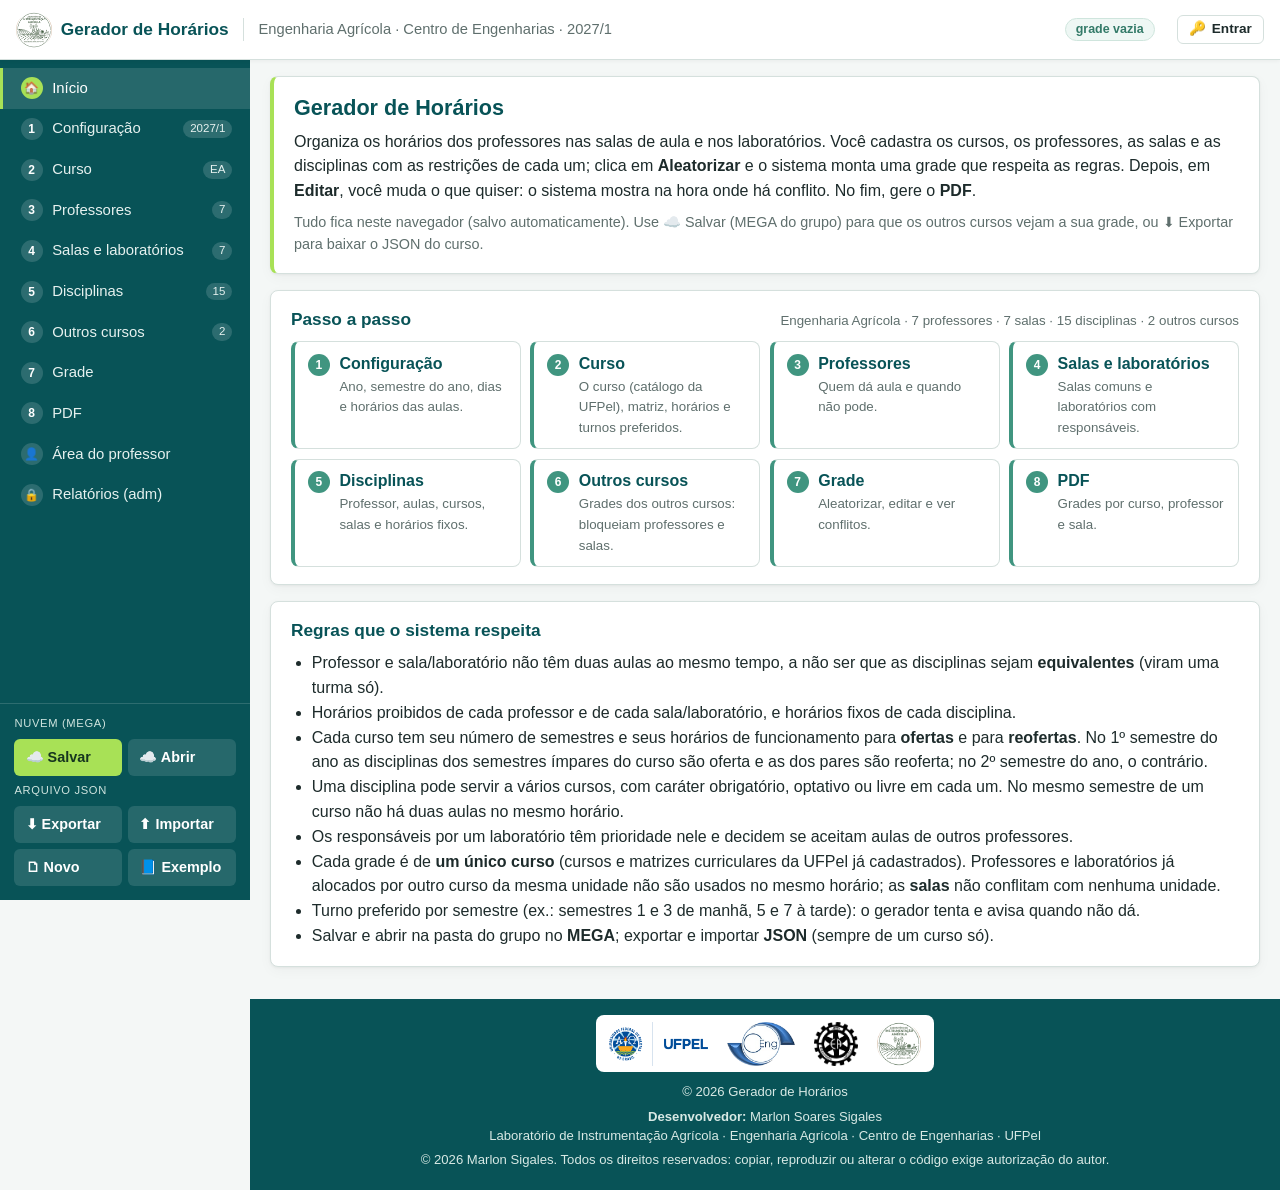
==== commit eeda50f6: "Colisões de professor em 3 níveis: responsável×responsável erro, responsável×regente aviso, regente×" ====
--- a/index.html
+++ b/index.html
@@ -8,7 +8,7 @@
     <meta name="description" content="Organiza os horários de professores em salas de aula e laboratórios: cadastro das restrições, geração aleatória, edição com conflitos destacados e PDF. Roda no navegador.">
     <link rel="icon" type="image/png" href="img/icone-instagri.png">
     <link rel="apple-touch-icon" href="img/icone-instagri-180.png">
-    <link rel="stylesheet" href="css/style.css?v=20261117k">
+    <link rel="stylesheet" href="css/style.css?v=20261117l">
 </head>
 <body>
     <header class="topbar">
@@ -281,17 +281,17 @@
     <dialog class="janela" id="janela"></dialog>
     <div class="aviso-flutuante" id="aviso" role="status" aria-live="polite"></div>
 
-    <script src="js/nucleo.js?v=20261117k"></script>
-    <script src="js/matrizes.js?v=20261117k"></script>
-    <script src="js/exemplo.js?v=20261117k"></script>
-    <script src="js/nuvem.js?v=20261117k"></script>
-    <script src="js/planos.js?v=20261117k"></script>
-    <script src="js/logos.js?v=20261117k"></script>
+    <script src="js/nucleo.js?v=20261117l"></script>
+    <script src="js/matrizes.js?v=20261117l"></script>
+    <script src="js/exemplo.js?v=20261117l"></script>
+    <script src="js/nuvem.js?v=20261117l"></script>
+    <script src="js/planos.js?v=20261117l"></script>
+    <script src="js/logos.js?v=20261117l"></script>
     <script src="js/vendor/jspdf.umd.min.js"></script>
     <script src="js/vendor/jspdf.plugin.autotable.min.js"></script>
     <script src="js/vendor/docx.umd.js"></script>
-    <script src="js/docx-docs.js?v=20261117k"></script>
-    <script src="js/pdf.js?v=20261117k"></script>
-    <script src="js/app.js?v=20261117k"></script>
+    <script src="js/docx-docs.js?v=20261117l"></script>
+    <script src="js/pdf.js?v=20261117l"></script>
+    <script src="js/app.js?v=20261117l"></script>
 </body>
 </html>
--- a/css/style.css
+++ b/css/style.css
@@ -250,3 +250,10 @@
 
 #topbar-entrar { flex-shrink: 0; }
 @media (max-width: 600px) { #topbar-entrar .rot { display: none; } #topbar-entrar { padding: .25rem .5rem; margin-left: .3rem !important; } }
+
+.aula.conflito-leve { box-shadow: 0 0 0 2px #8cb8e0; }
+.aula.conflito-leve .alerta { color: #2f6aa3; }
+td.alvo-leve { background: #e6f0fa !important; cursor: pointer; }
+td.alvo-leve:hover { outline: 2px solid var(--teal); outline-offset: -2px; }
+.selo.leve { background: #eaf3fb; border-color: #bcd6ee; } .selo.leve b { color: #2f6aa3; }
+.lista-conflitos li.leve { border-left-color: #8cb8e0; background: #f1f7fc; }
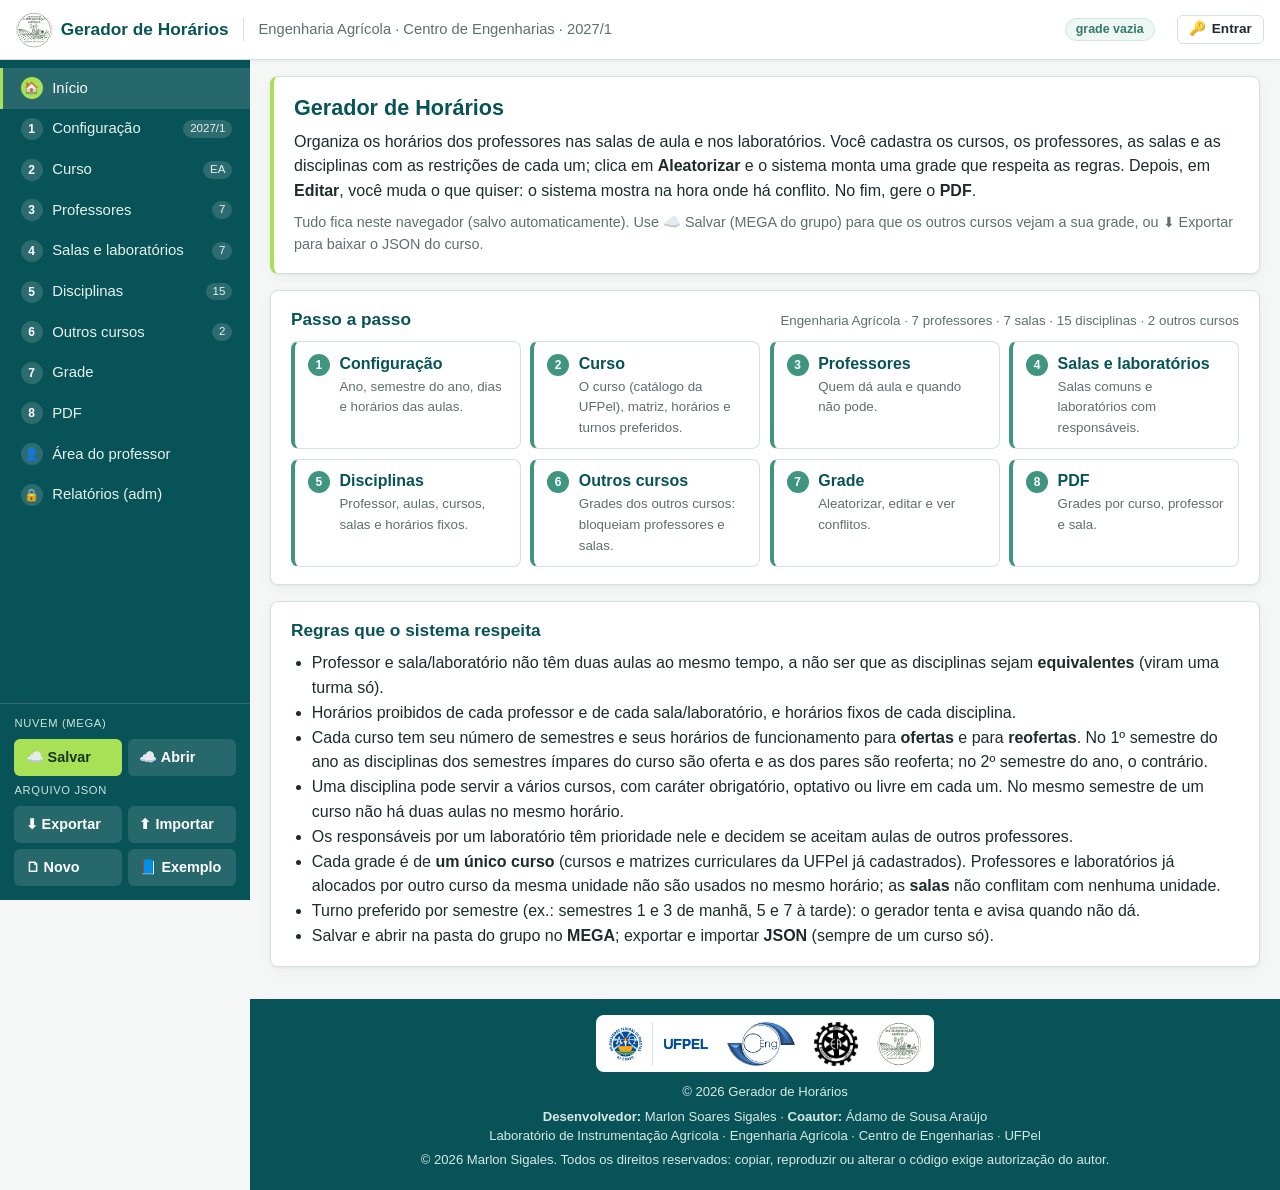
==== commit e40c9b78: "Rodapé: Ádamo de Sousa Araújo como coautor Co-Authored-By: Claude Opus 5.5 <noreply@anthropic.com> C" ====
--- a/index.html
+++ b/index.html
@@ -8,7 +8,7 @@
     <meta name="description" content="Organiza os horários de professores em salas de aula e laboratórios: cadastro das restrições, geração aleatória, edição com conflitos destacados e PDF. Roda no navegador.">
     <link rel="icon" type="image/png" href="img/icone-instagri.png">
     <link rel="apple-touch-icon" href="img/icone-instagri-180.png">
-    <link rel="stylesheet" href="css/style.css?v=20261117l">
+    <link rel="stylesheet" href="css/style.css?v=20261117m">
 </head>
 <body>
     <header class="topbar">
@@ -270,7 +270,7 @@
                         <img src="img/logos/lia.png" alt="Laboratório de Instrumentação Agrícola - UFPel" height="64">
                     </div>
                     <p>&copy; 2026 Gerador de Horários</p>
-                    <p class="footer-credits"><strong>Desenvolvedor:</strong> Marlon Soares Sigales<br>
+                    <p class="footer-credits"><strong>Desenvolvedor:</strong> Marlon Soares Sigales · <strong>Coautor:</strong> Ádamo de Sousa Araújo<br>
                         Laboratório de Instrumentação Agrícola · Engenharia Agrícola · Centro de Engenharias · UFPel</p>
                     <p class="footer-credits">© 2026 Marlon Sigales. Todos os direitos reservados: copiar, reproduzir ou alterar o código exige autorização do autor.</p>
                 </div>
@@ -281,17 +281,17 @@
     <dialog class="janela" id="janela"></dialog>
     <div class="aviso-flutuante" id="aviso" role="status" aria-live="polite"></div>
 
-    <script src="js/nucleo.js?v=20261117l"></script>
-    <script src="js/matrizes.js?v=20261117l"></script>
-    <script src="js/exemplo.js?v=20261117l"></script>
-    <script src="js/nuvem.js?v=20261117l"></script>
-    <script src="js/planos.js?v=20261117l"></script>
-    <script src="js/logos.js?v=20261117l"></script>
+    <script src="js/nucleo.js?v=20261117m"></script>
+    <script src="js/matrizes.js?v=20261117m"></script>
+    <script src="js/exemplo.js?v=20261117m"></script>
+    <script src="js/nuvem.js?v=20261117m"></script>
+    <script src="js/planos.js?v=20261117m"></script>
+    <script src="js/logos.js?v=20261117m"></script>
     <script src="js/vendor/jspdf.umd.min.js"></script>
     <script src="js/vendor/jspdf.plugin.autotable.min.js"></script>
     <script src="js/vendor/docx.umd.js"></script>
-    <script src="js/docx-docs.js?v=20261117l"></script>
-    <script src="js/pdf.js?v=20261117l"></script>
-    <script src="js/app.js?v=20261117l"></script>
+    <script src="js/docx-docs.js?v=20261117m"></script>
+    <script src="js/pdf.js?v=20261117m"></script>
+    <script src="js/app.js?v=20261117m"></script>
 </body>
 </html>
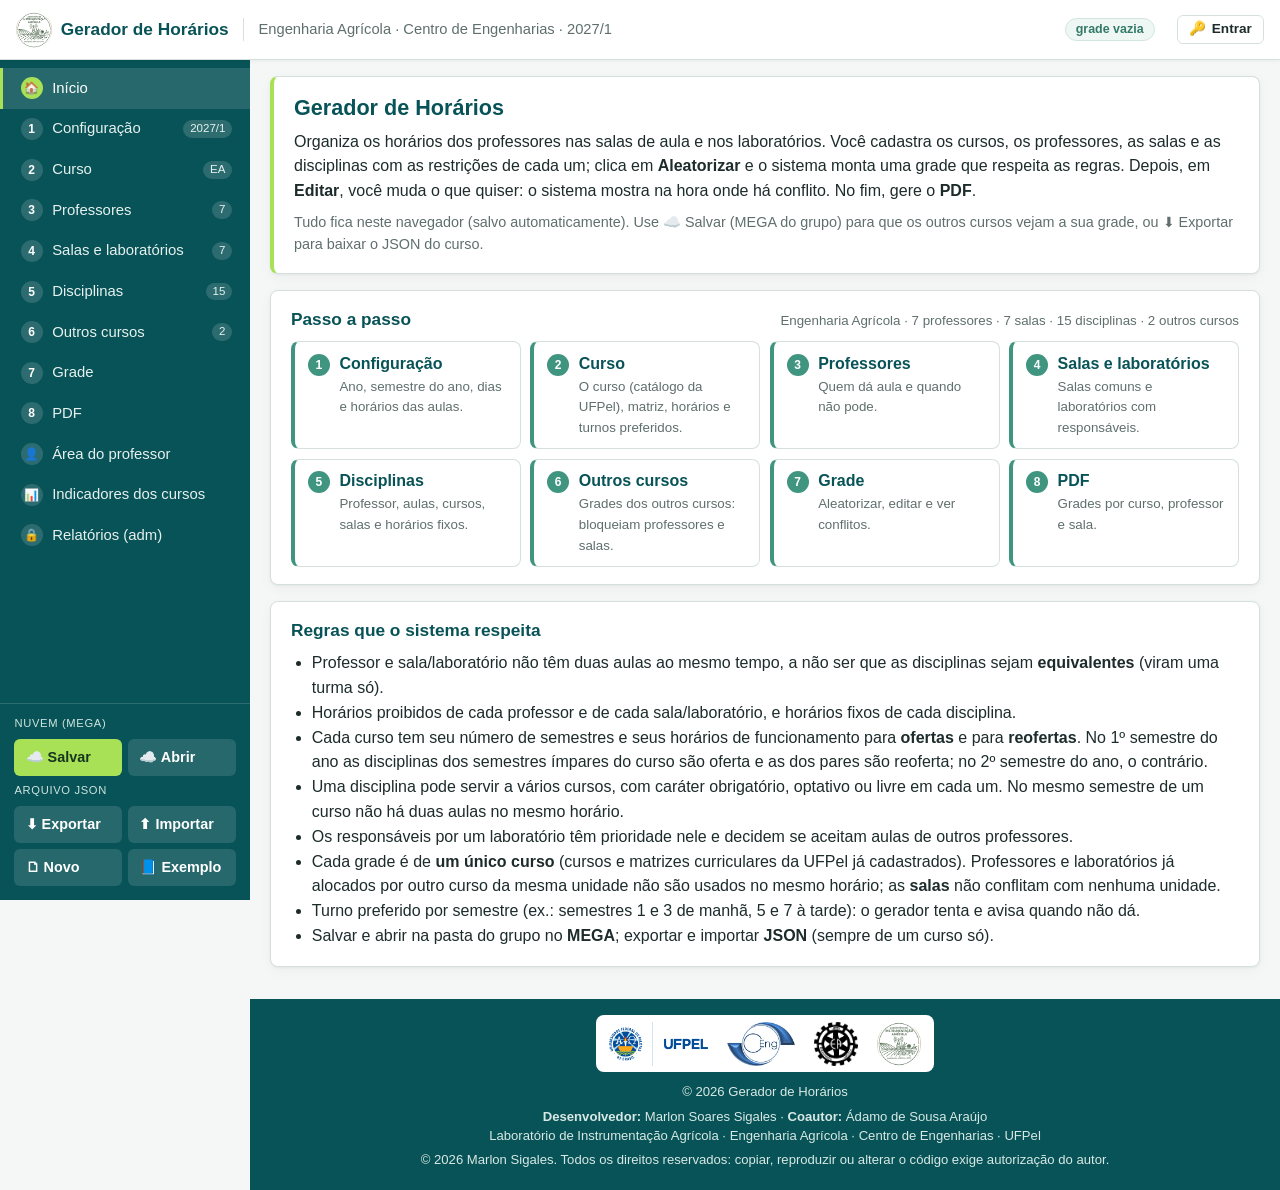
==== commit 2d68eebb: "Turmas e professores do semestre anterior, dados do portal e indicadores dos cursos - importar a mat" ====
--- a/index.html
+++ b/index.html
@@ -8,7 +8,7 @@
     <meta name="description" content="Organiza os horários de professores em salas de aula e laboratórios: cadastro das restrições, geração aleatória, edição com conflitos destacados e PDF. Roda no navegador.">
     <link rel="icon" type="image/png" href="img/icone-instagri.png">
     <link rel="apple-touch-icon" href="img/icone-instagri-180.png">
-    <link rel="stylesheet" href="css/style.css?v=20261117m">
+    <link rel="stylesheet" href="css/style.css?v=20261117p">
 </head>
 <body>
     <header class="topbar">
@@ -89,6 +89,8 @@
                                     <select id="cfg-metade"><option value="1">1º semestre do ano: semestres ímpares do curso = oferta, pares = reoferta</option><option value="2">2º semestre do ano: semestres pares do curso = oferta, ímpares = reoferta</option></select>
                                 </label>
                             </div>
+                            <div class="campos"><label class="campo"><span>Divisão padrão das aulas de cada disciplina na semana</span><select id="cfg-divisao"></select>
+                                <small>Ex.: 4 aulas — todas seguidas: 4 juntas; em duas partes: 2 + 2 (em dias diferentes, se der). Cada disciplina pode escolher outra no cadastro.</small></label></div>
                             <fieldset><legend>Dias de aula</legend><div class="checks" id="cfg-dias"></div></fieldset>
                             <fieldset><legend>Horários das aulas (um por linha, início-fim)</legend>
                                 <textarea id="cfg-horarios" rows="10" spellcheck="false"></textarea>
@@ -231,6 +233,10 @@
 
                     <section class="pagina" id="p-professor" data-titulo="Área do professor" hidden>
                         <div id="professor-conteudo"></div>
+                    </section>
+
+                    <section class="pagina" id="p-indicadores" data-titulo="Indicadores dos cursos" hidden>
+                        <div id="indicadores-conteudo"></div>
                     </section>
 
                     <section class="pagina" id="p-relatorios" data-titulo="Relatórios internos" hidden>
@@ -281,17 +287,17 @@
     <dialog class="janela" id="janela"></dialog>
     <div class="aviso-flutuante" id="aviso" role="status" aria-live="polite"></div>
 
-    <script src="js/nucleo.js?v=20261117m"></script>
-    <script src="js/matrizes.js?v=20261117m"></script>
-    <script src="js/exemplo.js?v=20261117m"></script>
-    <script src="js/nuvem.js?v=20261117m"></script>
-    <script src="js/planos.js?v=20261117m"></script>
-    <script src="js/logos.js?v=20261117m"></script>
+    <script src="js/nucleo.js?v=20261117p"></script>
+    <script src="js/matrizes.js?v=20261117p"></script>
+    <script src="js/exemplo.js?v=20261117p"></script>
+    <script src="js/nuvem.js?v=20261117p"></script>
+    <script src="js/planos.js?v=20261117p"></script>
+    <script src="js/logos.js?v=20261117p"></script>
     <script src="js/vendor/jspdf.umd.min.js"></script>
     <script src="js/vendor/jspdf.plugin.autotable.min.js"></script>
     <script src="js/vendor/docx.umd.js"></script>
-    <script src="js/docx-docs.js?v=20261117m"></script>
-    <script src="js/pdf.js?v=20261117m"></script>
-    <script src="js/app.js?v=20261117m"></script>
+    <script src="js/docx-docs.js?v=20261117p"></script>
+    <script src="js/pdf.js?v=20261117p"></script>
+    <script src="js/app.js?v=20261117p"></script>
 </body>
 </html>
--- a/css/style.css
+++ b/css/style.css
@@ -257,3 +257,15 @@
 td.alvo-leve:hover { outline: 2px solid var(--teal); outline-offset: -2px; }
 .selo.leve { background: #eaf3fb; border-color: #bcd6ee; } .selo.leve b { color: #2f6aa3; }
 .lista-conflitos li.leve { border-left-color: #8cb8e0; background: #f1f7fc; }
+
+/* indicadores dos cursos */
+.kpis{display:grid;grid-template-columns:repeat(auto-fill,minmax(140px,1fr));gap:.6rem;margin:.8rem 0}
+.kpis>div{border:1px solid var(--borda,#d9e2e1);border-radius:10px;padding:.6rem .7rem;background:#fff}
+.kpis b{display:block;font-size:1.45rem;color:var(--teal)}
+.kpis span{font-size:.8rem;color:#5c6b6a}
+.mini-barras{display:flex;align-items:flex-end;gap:4px;height:150px;padding:.3rem 0 1.6rem;overflow-x:auto}
+.mini-barras>div{flex:1 0 24px;display:flex;flex-direction:column;align-items:center;justify-content:flex-end;height:100%;position:relative}
+.mini-barras i{display:block;width:100%;background:var(--verde);border-radius:4px 4px 0 0;min-height:2px}
+.mini-barras b{font-size:.7rem;color:#334}
+.mini-barras small{position:absolute;bottom:-1.3rem;font-size:.65rem;color:#5c6b6a;white-space:nowrap}
+.texto-portal{font-size:.88rem;line-height:1.45;max-height:16rem;overflow:auto;background:#f7faf9;border-radius:6px;padding:.5rem .6rem}
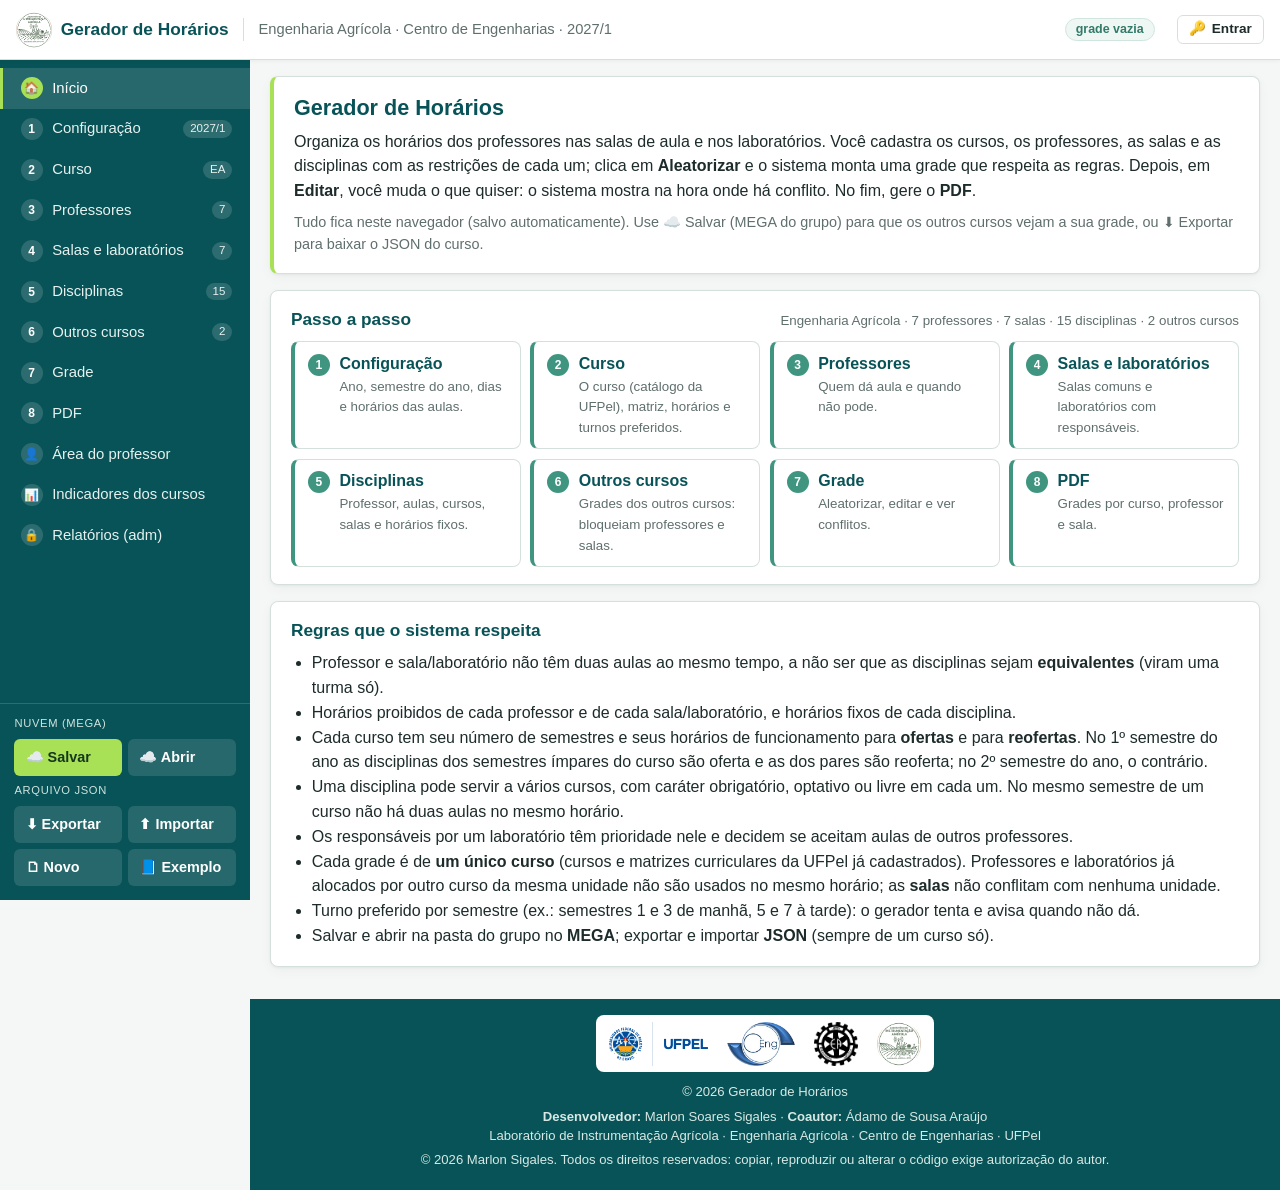
==== commit 985f8862: "Funções da prévia da coordenação e documento de horários no padrão do CEng (.docx) - situação da ofe" ====
--- a/index.html
+++ b/index.html
@@ -8,7 +8,7 @@
     <meta name="description" content="Organiza os horários de professores em salas de aula e laboratórios: cadastro das restrições, geração aleatória, edição com conflitos destacados e PDF. Roda no navegador.">
     <link rel="icon" type="image/png" href="img/icone-instagri.png">
     <link rel="apple-touch-icon" href="img/icone-instagri-180.png">
-    <link rel="stylesheet" href="css/style.css?v=20261117p">
+    <link rel="stylesheet" href="css/style.css?v=20261117r">
 </head>
 <body>
     <header class="topbar">
@@ -84,6 +84,7 @@
                             <h2>Período, dias e horários</h2>
                             <div class="campos">
                                 <label class="campo"><span>Título da grade</span><input type="text" id="cfg-titulo"></label>
+                                <label class="campo"><span>Versão da prévia</span><input type="text" id="cfg-versao" placeholder="ex.: V1"><small>"Prévia dos Horários 2026.2 V1".</small></label>
                                 <label class="campo"><span>Ano</span><input type="number" id="cfg-ano" min="2000" max="2100"></label>
                                 <label class="campo"><span>Semestre do ano (período letivo)</span>
                                     <select id="cfg-metade"><option value="1">1º semestre do ano: semestres ímpares do curso = oferta, pares = reoferta</option><option value="2">2º semestre do ano: semestres pares do curso = oferta, ímpares = reoferta</option></select>
@@ -168,6 +169,7 @@
                             </ul>
                             <div class="tabela-wrap" id="lista-outros"></div>
                         </div>
+                        <div class="card" id="card-pedidos"></div>
                     </section>
 
                     <section class="pagina" id="p-professores" data-titulo="Professores" hidden>
@@ -255,12 +257,21 @@
                                     <label><input type="checkbox" id="pdf-sala" checked> Grade de cada sala e laboratório</label>
                                     <label><input type="checkbox" id="pdf-relacao" checked> Relação de disciplinas e professores por curso e semestre, com os códigos de horário (ex.: 621 622 623 624), sem grade</label>
                                     <label><input type="checkbox" id="pdf-disciplinas" checked> Lista das disciplinas (professor responsável, cursos, salas)</label>
+                                    <label><input type="checkbox" id="pdf-previa" checked> Prévia por semestre (turma, professor, CR, vagas para o curso e situação: com horário, sem horário, não será ofertada)</label>
+                                    <label><input type="checkbox" id="pdf-pedidos" checked> Pedidos de vagas (feitos e recebidos, com a resposta)</label>
+                                    <label><input type="checkbox" id="pdf-demanda" checked> Demanda de salas (turma, horários, vagas, sala)</label>
                                     <label><input type="checkbox" id="pdf-conflitos" checked> Conflitos e aulas sem lugar</label>
                                     <label><input type="checkbox" id="pdf-calendario" checked> No fim: calendário acadêmico vigente — feriados, dias letivos e disciplinas mais prejudicadas</label>
                                     <label><input type="checkbox" id="pdf-vazios"> Incluir semestres, professores e salas sem aula</label>
                                 </div>
                             </fieldset>
                             <div class="barra"><button type="button" class="btn btn-primary" data-acao="gerar-pdf">📄 Gerar PDF</button><small class="muted" id="pdf-info"></small></div>
+                        </div>
+                        <div class="card">
+                            <h2>Documento de horários do CEng (.docx)</h2>
+                            <p>No padrão do Centro de Engenharias: A4 deitado; capa do colegiado com o calendário; uma página por semestre e uma das optativas, com a grade (código – sigla / nome – turma) e a lista Disciplina, Turma, Professor, SIAPE, Vagas e Observação. No fim, os pedidos de vagas e a demanda de salas.
+                                Os dados do colegiado ficam em Curso → Editar; SIAPE e tratamento (Prof./Profa.), no cadastro de cada professor.</p>
+                            <div class="barra"><button type="button" class="btn btn-primary" data-acao="docx-ceng">📝 Baixar horários no padrão CEng (.docx)</button></div>
                         </div>
                     </section>
 
@@ -287,17 +298,17 @@
     <dialog class="janela" id="janela"></dialog>
     <div class="aviso-flutuante" id="aviso" role="status" aria-live="polite"></div>
 
-    <script src="js/nucleo.js?v=20261117p"></script>
-    <script src="js/matrizes.js?v=20261117p"></script>
-    <script src="js/exemplo.js?v=20261117p"></script>
-    <script src="js/nuvem.js?v=20261117p"></script>
-    <script src="js/planos.js?v=20261117p"></script>
-    <script src="js/logos.js?v=20261117p"></script>
+    <script src="js/nucleo.js?v=20261117r"></script>
+    <script src="js/matrizes.js?v=20261117r"></script>
+    <script src="js/exemplo.js?v=20261117r"></script>
+    <script src="js/nuvem.js?v=20261117r"></script>
+    <script src="js/planos.js?v=20261117r"></script>
+    <script src="js/logos.js?v=20261117r"></script>
     <script src="js/vendor/jspdf.umd.min.js"></script>
     <script src="js/vendor/jspdf.plugin.autotable.min.js"></script>
     <script src="js/vendor/docx.umd.js"></script>
-    <script src="js/docx-docs.js?v=20261117p"></script>
-    <script src="js/pdf.js?v=20261117p"></script>
-    <script src="js/app.js?v=20261117p"></script>
+    <script src="js/docx-docs.js?v=20261117r"></script>
+    <script src="js/pdf.js?v=20261117r"></script>
+    <script src="js/app.js?v=20261117r"></script>
 </body>
 </html>
--- a/css/style.css
+++ b/css/style.css
@@ -269,3 +269,9 @@
 .mini-barras b{font-size:.7rem;color:#334}
 .mini-barras small{position:absolute;bottom:-1.3rem;font-size:.65rem;color:#5c6b6a;white-space:nowrap}
 .texto-portal{font-size:.88rem;line-height:1.45;max-height:16rem;overflow:auto;background:#f7faf9;border-radius:6px;padding:.5rem .6rem}
+
+/* situação da oferta (cores da prévia da coordenação) */
+.sit-oferta{display:inline-block;font-size:.72rem;font-weight:600;padding:.05rem .45rem;border-radius:999px;margin-top:.15rem}
+.sit-horario{background:#2e9e48;color:#fff}
+.sit-sem-horario{background:#ffe14d;color:#3a3200}
+.sit-nao-ofertada{background:#e0322f;color:#fff}
